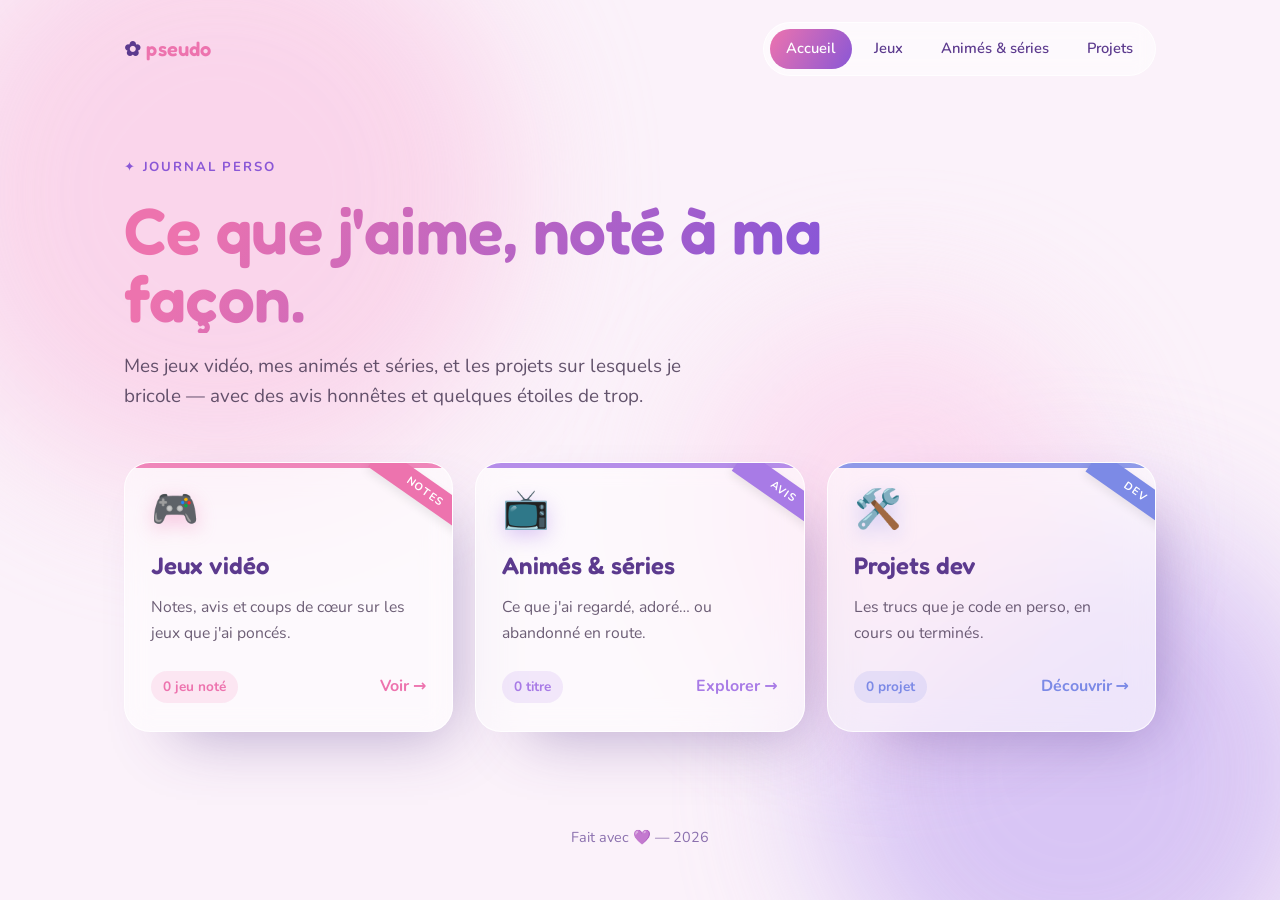
==== index.html @ f19e8799 "First try" ====
<!DOCTYPE html>
<html lang="fr">
<head>
    <meta charset="UTF-8" />
    <meta name="viewport" content="width=device-width, initial-scale=1.0" />
    <title>Mon catalogue · jeux, animés & projets</title>
    <meta name="description" content="Mes notes de jeux vidéo, mes animés & séries, et mes projets de dev perso." />

    <!-- Polices -->
    <link rel="preconnect" href="https://fonts.googleapis.com" />
    <link rel="preconnect" href="https://fonts.gstatic.com" crossorigin />
    <link href="https://fonts.googleapis.com/css2?family=Fredoka:wght@400;500;600;700&family=Nunito:wght@400;500;600;700&display=swap" rel="stylesheet" />

    <!-- Styles -->
    <link rel="stylesheet" href="css/style.css" />
</head>
<body>
<!-- Fond animé -->
<div class="aurora" aria-hidden="true">
    <div class="blob one"></div>
    <div class="blob two"></div>
    <div class="blob three"></div>
</div>

<div class="wrap">
    <!-- Navigation (modifie le pseudo ✿) -->
    <nav class="nav">
        <a class="brand" href="index.html">✿ <span>pseudo</span></a>
        <div class="tabs">
            <a href="index.html" aria-current="page">Accueil</a>
            <a href="jeux.html">Jeux</a>
            <a href="animes.html">Animés &amp; séries</a>
            <a href="projets.html">Projets</a>
        </div>
    </nav>

    <!-- Héros -->
    <header class="hero">
        <span class="eyebrow">✦ journal perso</span>
        <h1>Ce que j'aime, noté à ma façon.</h1>
        <p>Mes jeux vidéo, mes animés et séries, et les projets sur lesquels je bricole&nbsp;— avec des avis honnêtes et quelques étoiles de trop.</p>
    </header>

    <!-- Les 3 sections -->
    <main class="grid">
        <a class="card g1" href="jeux.html">
            <span class="sticker">Notes</span>
            <span class="glyph" aria-hidden="true">🎮</span>
            <h2>Jeux vidéo</h2>
            <p class="desc">Notes, avis et coups de cœur sur les jeux que j'ai poncés.</p>
            <div class="meta">
                <span class="count">0 jeu noté</span>
                <span class="go" aria-hidden="true">Voir →</span>
            </div>
        </a>

        <a class="card g2" href="animes.html">
            <span class="sticker">Avis</span>
            <span class="glyph" aria-hidden="true">📺</span>
            <h2>Animés &amp; séries</h2>
            <p class="desc">Ce que j'ai regardé, adoré&hellip; ou abandonné en route.</p>
            <div class="meta">
                <span class="count">0 titre</span>
                <span class="go" aria-hidden="true">Explorer →</span>
            </div>
        </a>

        <a class="card g3" href="projets.html">
            <span class="sticker">Dev</span>
            <span class="glyph" aria-hidden="true">🛠️</span>
            <h2>Projets dev</h2>
            <p class="desc">Les trucs que je code en perso, en cours ou terminés.</p>
            <div class="meta">
                <span class="count">0 projet</span>
                <span class="go" aria-hidden="true">Découvrir →</span>
            </div>
        </a>
    </main>

    <footer>
        Fait avec 💜 — <span id="year"></span>
    </footer>
</div>

<!-- Script -->
<script src="js/main.js"></script>
</body>
</html>
---- css/style.css ----
:root {
    /* Palette pastel rose & violet */
    --bg:          #FBF2FA;
    --tint-pink:   #F9C9E4;
    --tint-violet: #C9B2F2;
    --tint-blush:  #FBD3EC;
    --rose:        #ED73AE;
    --pink:        #F6A8D2;
    --lavender:    #C4A9F0;
    --violet:      #8A57D6;
    --grape:       #5C3A8E;
    --ink:         #43324F;
    --card:        rgba(255, 255, 255, 0.55);
    --card-border: rgba(255, 255, 255, 0.78);
    --shadow:      24px 28px 60px -28px rgba(92, 58, 142, 0.45);
}

* { box-sizing: border-box; margin: 0; padding: 0; }

html { scroll-behavior: smooth; }

body {
    font-family: "Nunito", system-ui, sans-serif;
    color: var(--ink);
    background: var(--bg);
    min-height: 100vh;
    line-height: 1.6;
    position: relative;
    overflow-x: hidden;
}

/* --- Signature : aurore pastel qui dérive doucement en fond --- */
.aurora {
    position: fixed;
    inset: 0;
    z-index: -1;
    overflow: hidden;
    pointer-events: none;
}
.blob {
    position: absolute;
    border-radius: 50%;
    filter: blur(70px);
    opacity: 0.7;
}
.blob.one {
    width: 46vw; height: 46vw;
    background: var(--tint-pink);
    top: -8vw; left: -6vw;
    animation: drift1 22s ease-in-out infinite alternate;
}
.blob.two {
    width: 40vw; height: 40vw;
    background: var(--tint-violet);
    bottom: -10vw; right: -4vw;
    animation: drift2 26s ease-in-out infinite alternate;
}
.blob.three {
    width: 30vw; height: 30vw;
    background: var(--tint-blush);
    top: 35%; left: 55%;
    animation: drift3 30s ease-in-out infinite alternate;
}
@keyframes drift1 { to { transform: translate(8vw, 6vw) scale(1.1); } }
@keyframes drift2 { to { transform: translate(-6vw, -5vw) scale(1.15); } }
@keyframes drift3 { to { transform: translate(-9vw, 4vw) scale(0.9); } }

/* --- Mise en page --- */
.wrap {
    max-width: 1080px;
    margin: 0 auto;
    padding: 0 24px;
}

/* --- Barre de navigation --- */
.nav {
    display: flex;
    align-items: center;
    justify-content: space-between;
    gap: 16px;
    padding: 22px 0;
    flex-wrap: wrap;
}
.brand {
    font-family: "Fredoka", sans-serif;
    font-weight: 600;
    font-size: 1.25rem;
    color: var(--grape);
    text-decoration: none;
    letter-spacing: 0.2px;
}
.brand span { color: var(--rose); }
.tabs {
    display: flex;
    gap: 6px;
    background: var(--card);
    border: 1px solid var(--card-border);
    backdrop-filter: blur(10px);
    padding: 6px;
    border-radius: 999px;
}
.tabs a {
    font-size: 0.92rem;
    font-weight: 600;
    color: var(--grape);
    text-decoration: none;
    padding: 8px 16px;
    border-radius: 999px;
    transition: background 0.2s ease, color 0.2s ease;
}
.tabs a:hover { background: rgba(237, 115, 174, 0.16); }
.tabs a[aria-current="page"] {
    background: linear-gradient(120deg, var(--rose), var(--violet));
    color: #fff;
}

/* --- Héros --- */
.hero {
    padding: 56px 0 40px;
    max-width: 720px;
    animation: rise 0.7s ease both;
}
.eyebrow {
    display: inline-flex;
    align-items: center;
    gap: 8px;
    font-weight: 700;
    font-size: 0.82rem;
    letter-spacing: 0.14em;
    text-transform: uppercase;
    color: var(--violet);
    margin-bottom: 18px;
}
.hero h1 {
    font-family: "Fredoka", sans-serif;
    font-weight: 600;
    font-size: clamp(2.4rem, 6vw, 4.1rem);
    line-height: 1.05;
    letter-spacing: -0.5px;
    background: linear-gradient(120deg, var(--rose) 10%, var(--violet) 90%);
    -webkit-background-clip: text;
    background-clip: text;
    color: transparent;
    margin-bottom: 18px;
}
.hero p {
    font-size: clamp(1.02rem, 2vw, 1.18rem);
    color: var(--ink);
    opacity: 0.82;
    max-width: 560px;
}

/* --- Grille des cartes --- */
.grid {
    display: grid;
    grid-template-columns: repeat(3, 1fr);
    gap: 22px;
    padding: 10px 0 70px;
}
.card {
    --accent: var(--rose);
    position: relative;
    display: flex;
    flex-direction: column;
    min-height: 270px;
    padding: 28px 26px;
    background: var(--card);
    border: 1px solid var(--card-border);
    backdrop-filter: blur(14px);
    border-radius: 26px;
    box-shadow: var(--shadow);
    text-decoration: none;
    color: var(--ink);
    overflow: hidden;
    transition: transform 0.28s cubic-bezier(.2,.7,.3,1), box-shadow 0.28s ease;
    animation: rise 0.7s ease both;
}
.card.g1 { --accent: #ED73AE; animation-delay: 0.05s; }
.card.g2 { --accent: #A87BE6; animation-delay: 0.13s; }
.card.g3 { --accent: #7C8AE6; animation-delay: 0.21s; }

.card::before {
    content: "";
    position: absolute;
    inset: 0 0 auto 0;
    height: 5px;
    background: var(--accent);
    opacity: 0.85;
}
.card:hover, .card:focus-visible {
    transform: translateY(-10px);
    box-shadow: 28px 36px 70px -26px color-mix(in srgb, var(--accent) 55%, transparent);
    outline: none;
}
.glyph {
    font-size: 2.4rem;
    line-height: 1;
    margin-bottom: 18px;
    filter: drop-shadow(0 6px 10px color-mix(in srgb, var(--accent) 40%, transparent));
}
.card h2 {
    font-family: "Fredoka", sans-serif;
    font-weight: 600;
    font-size: 1.5rem;
    color: var(--grape);
    margin-bottom: 10px;
}
.card .desc {
    font-size: 0.98rem;
    opacity: 0.78;
    flex: 1;
}
.meta {
    margin-top: 18px;
    display: flex;
    align-items: center;
    justify-content: space-between;
}
.count {
    font-weight: 700;
    font-size: 0.85rem;
    color: var(--accent);
    background: color-mix(in srgb, var(--accent) 14%, transparent);
    padding: 5px 12px;
    border-radius: 999px;
}
.go {
    font-weight: 700;
    color: var(--accent);
    transition: transform 0.25s ease;
}
.card:hover .go, .card:focus-visible .go { transform: translateX(5px); }

/* sticker en coin */
.sticker {
    position: absolute;
    top: 16px; right: -34px;
    transform: rotate(35deg);
    background: var(--accent);
    color: #fff;
    font-size: 0.68rem;
    font-weight: 700;
    letter-spacing: 0.08em;
    text-transform: uppercase;
    padding: 4px 40px;
    box-shadow: 0 4px 10px rgba(0,0,0,0.08);
}

/* --- Pied de page --- */
footer {
    text-align: center;
    padding: 24px 0 40px;
    color: var(--grape);
    opacity: 0.7;
    font-size: 0.9rem;
}

@keyframes rise {
    from { opacity: 0; transform: translateY(22px); }
    to   { opacity: 1; transform: translateY(0); }
}

/* --- Responsive --- */
@media (max-width: 820px) {
    .grid { grid-template-columns: 1fr; }
    .hero { padding: 40px 0 28px; }
}

/* --- Accessibilité : mouvement réduit --- */
@media (prefers-reduced-motion: reduce) {
    * { animation: none !important; transition: none !important; scroll-behavior: auto; }
    .blob { animation: none !important; }
}

:focus-visible { outline: 3px solid var(--violet); outline-offset: 3px; border-radius: 8px; }
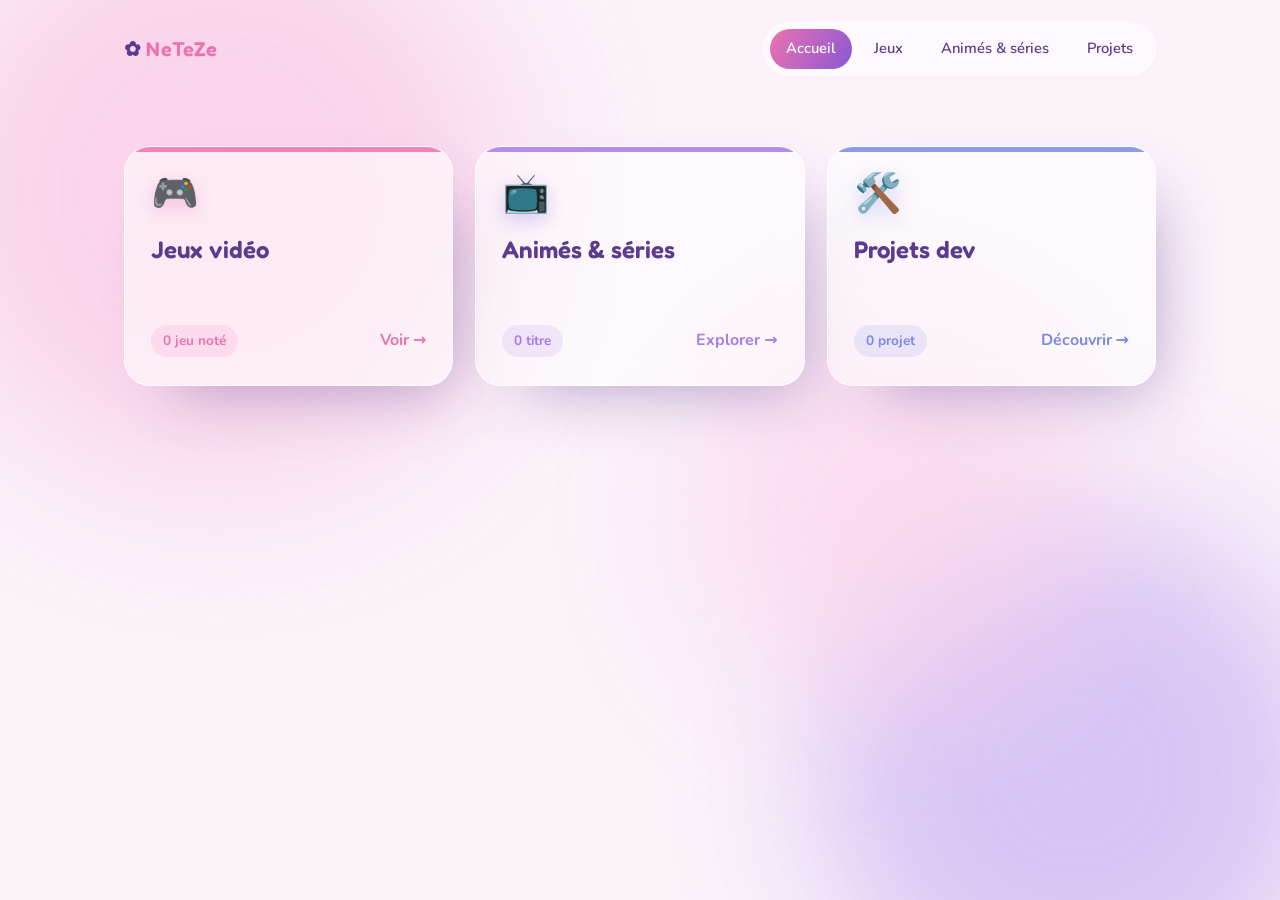
==== commit fd27f5bd: "Changes about index.html" ====
--- a/index.html
+++ b/index.html
@@ -3,7 +3,7 @@
 <head>
     <meta charset="UTF-8" />
     <meta name="viewport" content="width=device-width, initial-scale=1.0" />
-    <title>Mon catalogue · jeux, animés & projets</title>
+    <title>NeTeZe · jeux, animés & projets</title>
     <meta name="description" content="Mes notes de jeux vidéo, mes animés & séries, et mes projets de dev perso." />
 
     <!-- Polices -->
@@ -23,9 +23,9 @@
 </div>
 
 <div class="wrap">
-    <!-- Navigation (modifie le pseudo ✿) -->
+    <!-- Navigation -->
     <nav class="nav">
-        <a class="brand" href="index.html">✿ <span>pseudo</span></a>
+        <a class="brand" href="index.html">✿ <span>NeTeZe</span></a>
         <div class="tabs">
             <a href="index.html" aria-current="page">Accueil</a>
             <a href="jeux.html">Jeux</a>
@@ -34,20 +34,14 @@
         </div>
     </nav>
 
-    <!-- Héros -->
-    <header class="hero">
-        <span class="eyebrow">✦ journal perso</span>
-        <h1>Ce que j'aime, noté à ma façon.</h1>
-        <p>Mes jeux vidéo, mes animés et séries, et les projets sur lesquels je bricole&nbsp;— avec des avis honnêtes et quelques étoiles de trop.</p>
-    </header>
+    <!-- Titre invisible (accessibilité / SEO) -->
+    <h1 class="sr-only">NeTeZe — mon catalogue</h1>
 
     <!-- Les 3 sections -->
     <main class="grid">
         <a class="card g1" href="jeux.html">
-            <span class="sticker">Notes</span>
             <span class="glyph" aria-hidden="true">🎮</span>
             <h2>Jeux vidéo</h2>
-            <p class="desc">Notes, avis et coups de cœur sur les jeux que j'ai poncés.</p>
             <div class="meta">
                 <span class="count">0 jeu noté</span>
                 <span class="go" aria-hidden="true">Voir →</span>
@@ -55,10 +49,8 @@
         </a>
 
         <a class="card g2" href="animes.html">
-            <span class="sticker">Avis</span>
             <span class="glyph" aria-hidden="true">📺</span>
             <h2>Animés &amp; séries</h2>
-            <p class="desc">Ce que j'ai regardé, adoré&hellip; ou abandonné en route.</p>
             <div class="meta">
                 <span class="count">0 titre</span>
                 <span class="go" aria-hidden="true">Explorer →</span>
@@ -66,20 +58,14 @@
         </a>
 
         <a class="card g3" href="projets.html">
-            <span class="sticker">Dev</span>
             <span class="glyph" aria-hidden="true">🛠️</span>
             <h2>Projets dev</h2>
-            <p class="desc">Les trucs que je code en perso, en cours ou terminés.</p>
             <div class="meta">
                 <span class="count">0 projet</span>
                 <span class="go" aria-hidden="true">Découvrir →</span>
             </div>
         </a>
     </main>
-
-    <footer>
-        Fait avec 💜 — <span id="year"></span>
-    </footer>
 </div>
 
 <!-- Script -->
--- a/css/style.css
+++ b/css/style.css
@@ -29,6 +29,17 @@
     overflow-x: hidden;
 }
 
+/* Masqué visuellement mais lisible par les lecteurs d'écran */
+.sr-only {
+    position: absolute;
+    width: 1px; height: 1px;
+    padding: 0; margin: -1px;
+    overflow: hidden;
+    clip: rect(0, 0, 0, 0);
+    white-space: nowrap;
+    border: 0;
+}
+
 /* --- Signature : aurore pastel qui dérive doucement en fond --- */
 .aurora {
     position: fixed;
@@ -114,55 +125,19 @@
     color: #fff;
 }
 
-/* --- Héros --- */
-.hero {
-    padding: 56px 0 40px;
-    max-width: 720px;
-    animation: rise 0.7s ease both;
-}
-.eyebrow {
-    display: inline-flex;
-    align-items: center;
-    gap: 8px;
-    font-weight: 700;
-    font-size: 0.82rem;
-    letter-spacing: 0.14em;
-    text-transform: uppercase;
-    color: var(--violet);
-    margin-bottom: 18px;
-}
-.hero h1 {
-    font-family: "Fredoka", sans-serif;
-    font-weight: 600;
-    font-size: clamp(2.4rem, 6vw, 4.1rem);
-    line-height: 1.05;
-    letter-spacing: -0.5px;
-    background: linear-gradient(120deg, var(--rose) 10%, var(--violet) 90%);
-    -webkit-background-clip: text;
-    background-clip: text;
-    color: transparent;
-    margin-bottom: 18px;
-}
-.hero p {
-    font-size: clamp(1.02rem, 2vw, 1.18rem);
-    color: var(--ink);
-    opacity: 0.82;
-    max-width: 560px;
-}
-
 /* --- Grille des cartes --- */
 .grid {
     display: grid;
     grid-template-columns: repeat(3, 1fr);
     gap: 22px;
-    padding: 10px 0 70px;
+    padding: 48px 0 70px;
 }
 .card {
     --accent: var(--rose);
     position: relative;
     display: flex;
     flex-direction: column;
-    min-height: 270px;
+    min-height: 240px;
     padding: 28px 26px;
     background: var(--card);
     border: 1px solid var(--card-border);
@@ -205,13 +180,8 @@
     color: var(--grape);
     margin-bottom: 10px;
 }
-.card .desc {
-    font-size: 0.98rem;
-    opacity: 0.78;
-    flex: 1;
-}
 .meta {
-    margin-top: 18px;
+    margin-top: auto;
     display: flex;
     align-items: center;
     justify-content: space-between;
@@ -231,30 +201,6 @@
 }
 .card:hover .go, .card:focus-visible .go { transform: translateX(5px); }
 
-/* sticker en coin */
-.sticker {
-    position: absolute;
-    top: 16px; right: -34px;
-    transform: rotate(35deg);
-    background: var(--accent);
-    color: #fff;
-    font-size: 0.68rem;
-    font-weight: 700;
-    letter-spacing: 0.08em;
-    text-transform: uppercase;
-    padding: 4px 40px;
-    box-shadow: 0 4px 10px rgba(0,0,0,0.08);
-}
-
-/* --- Pied de page --- */
-footer {
-    text-align: center;
-    padding: 24px 0 40px;
-    color: var(--grape);
-    opacity: 0.7;
-    font-size: 0.9rem;
-}
-
 @keyframes rise {
     from { opacity: 0; transform: translateY(22px); }
     to   { opacity: 1; transform: translateY(0); }
@@ -262,8 +208,7 @@
 
 /* --- Responsive --- */
 @media (max-width: 820px) {
-    .grid { grid-template-columns: 1fr; }
-    .hero { padding: 40px 0 28px; }
+    .grid { grid-template-columns: 1fr; padding: 32px 0 60px; }
 }
 
 /* --- Accessibilité : mouvement réduit --- */
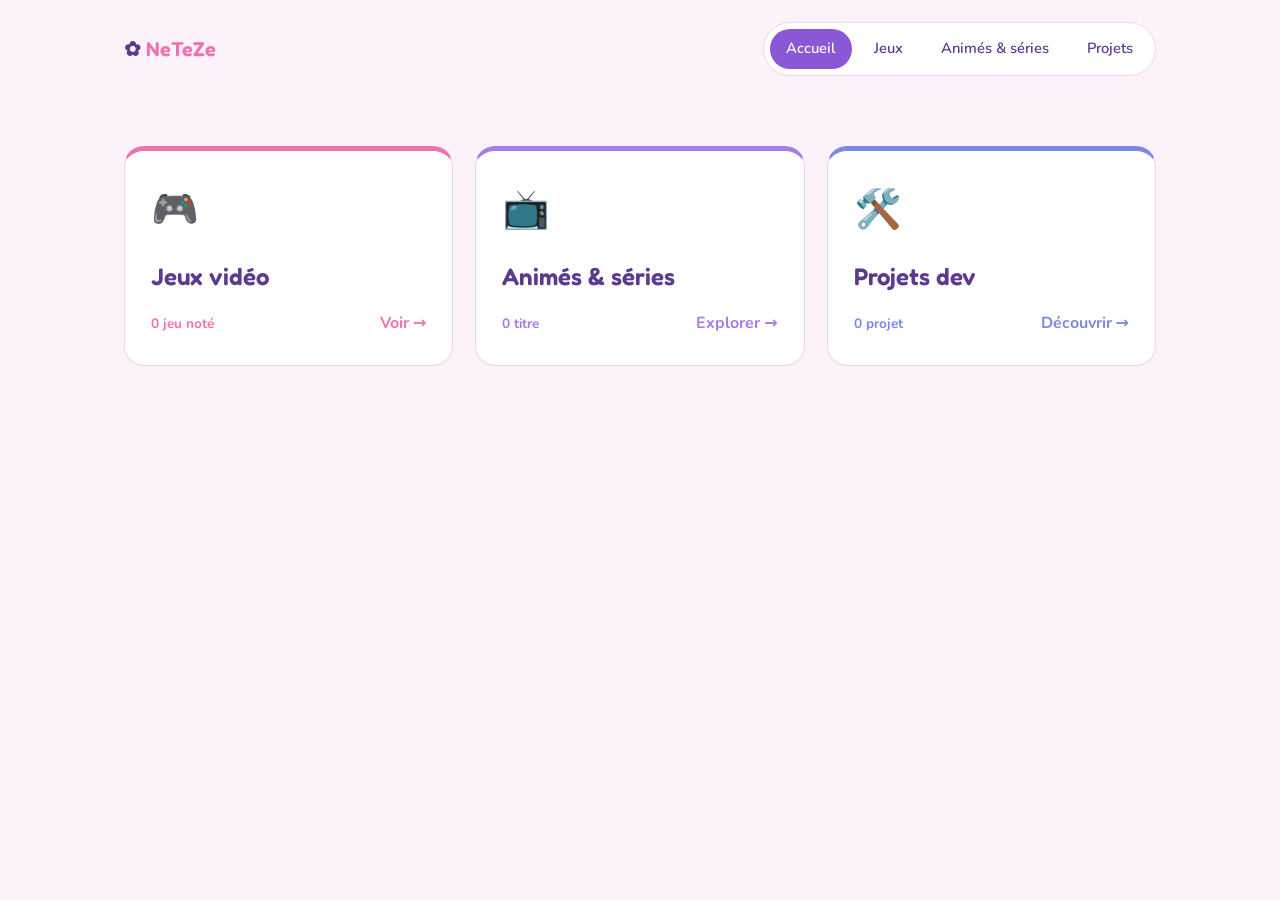
==== commit e419b0ec: "Changes about the style and some features" ====
--- a/index.html
+++ b/index.html
@@ -4,7 +4,6 @@
     <meta charset="UTF-8" />
     <meta name="viewport" content="width=device-width, initial-scale=1.0" />
     <title>NeTeZe · jeux, animés & projets</title>
-    <meta name="description" content="Mes notes de jeux vidéo, mes animés & séries, et mes projets de dev perso." />
 
     <!-- Polices -->
     <link rel="preconnect" href="https://fonts.googleapis.com" />
@@ -15,13 +14,6 @@
     <link rel="stylesheet" href="css/style.css" />
 </head>
 <body>
-<!-- Fond animé -->
-<div class="aurora" aria-hidden="true">
-    <div class="blob one"></div>
-    <div class="blob two"></div>
-    <div class="blob three"></div>
-</div>
-
 <div class="wrap">
     <!-- Navigation -->
     <nav class="nav">
@@ -33,9 +25,6 @@
             <a href="projets.html">Projets</a>
         </div>
     </nav>
-
-    <!-- Titre invisible (accessibilité / SEO) -->
-    <h1 class="sr-only">NeTeZe — mon catalogue</h1>
 
     <!-- Les 3 sections -->
     <main class="grid">
@@ -68,7 +57,6 @@
     </main>
 </div>
 
-<!-- Script -->
 <script src="js/main.js"></script>
 </body>
 </html>
--- a/css/style.css
+++ b/css/style.css
@@ -1,23 +1,14 @@
 :root {
-    /* Palette pastel rose & violet */
-    --bg:          #FBF2FA;
-    --tint-pink:   #F9C9E4;
-    --tint-violet: #C9B2F2;
-    --tint-blush:  #FBD3EC;
-    --rose:        #ED73AE;
-    --pink:        #F6A8D2;
-    --lavender:    #C4A9F0;
-    --violet:      #8A57D6;
-    --grape:       #5C3A8E;
-    --ink:         #43324F;
-    --card:        rgba(255, 255, 255, 0.55);
-    --card-border: rgba(255, 255, 255, 0.78);
-    --shadow:      24px 28px 60px -28px rgba(92, 58, 142, 0.45);
+    --bg:      #FBF2FA;
+    --rose:    #ED73AE;
+    --violet:  #8A57D6;
+    --grape:   #5C3A8E;
+    --ink:     #43324F;
+    --card:    #FFFFFF;
+    --border:  #EAD8EE;
 }
 
 * { box-sizing: border-box; margin: 0; padding: 0; }
-
-html { scroll-behavior: smooth; }
 
 body {
     font-family: "Nunito", system-ui, sans-serif;
@@ -25,65 +16,16 @@
     background: var(--bg);
     min-height: 100vh;
     line-height: 1.6;
-    position: relative;
-    overflow-x: hidden;
 }
 
-/* Masqué visuellement mais lisible par les lecteurs d'écran */
-.sr-only {
-    position: absolute;
-    width: 1px; height: 1px;
-    padding: 0; margin: -1px;
-    overflow: hidden;
-    clip: rect(0, 0, 0, 0);
-    white-space: nowrap;
-    border: 0;
-}
-
-/* --- Signature : aurore pastel qui dérive doucement en fond --- */
-.aurora {
-    position: fixed;
-    inset: 0;
-    z-index: -1;
-    overflow: hidden;
-    pointer-events: none;
-}
-.blob {
-    position: absolute;
-    border-radius: 50%;
-    filter: blur(70px);
-    opacity: 0.7;
-}
-.blob.one {
-    width: 46vw; height: 46vw;
-    background: var(--tint-pink);
-    top: -8vw; left: -6vw;
-    animation: drift1 22s ease-in-out infinite alternate;
-}
-.blob.two {
-    width: 40vw; height: 40vw;
-    background: var(--tint-violet);
-    bottom: -10vw; right: -4vw;
-    animation: drift2 26s ease-in-out infinite alternate;
-}
-.blob.three {
-    width: 30vw; height: 30vw;
-    background: var(--tint-blush);
-    top: 35%; left: 55%;
-    animation: drift3 30s ease-in-out infinite alternate;
-}
-@keyframes drift1 { to { transform: translate(8vw, 6vw) scale(1.1); } }
-@keyframes drift2 { to { transform: translate(-6vw, -5vw) scale(1.15); } }
-@keyframes drift3 { to { transform: translate(-9vw, 4vw) scale(0.9); } }
-
-/* --- Mise en page --- */
+/* Largeur centrée */
 .wrap {
     max-width: 1080px;
     margin: 0 auto;
     padding: 0 24px;
 }
 
-/* --- Barre de navigation --- */
+/* Barre de navigation */
 .nav {
     display: flex;
     align-items: center;
@@ -98,15 +40,14 @@
     font-size: 1.25rem;
     color: var(--grape);
     text-decoration: none;
-    letter-spacing: 0.2px;
 }
 .brand span { color: var(--rose); }
+
 .tabs {
     display: flex;
     gap: 6px;
     background: var(--card);
-    border: 1px solid var(--card-border);
-    backdrop-filter: blur(10px);
+    border: 1px solid var(--border);
     padding: 6px;
     border-radius: 999px;
 }
@@ -117,15 +58,14 @@
     text-decoration: none;
     padding: 8px 16px;
     border-radius: 999px;
-    transition: background 0.2s ease, color 0.2s ease;
 }
-.tabs a:hover { background: rgba(237, 115, 174, 0.16); }
+.tabs a:hover { background: #F7E7F2; }
 .tabs a[aria-current="page"] {
-    background: linear-gradient(120deg, var(--rose), var(--violet));
+    background: var(--violet);
     color: #fff;
 }
 
-/* --- Grille des cartes --- */
+/* Grille des cartes */
 .grid {
     display: grid;
     grid-template-columns: repeat(3, 1fr);
@@ -134,52 +74,34 @@
 }
 .card {
     --accent: var(--rose);
-    position: relative;
     display: flex;
     flex-direction: column;
-    min-height: 240px;
+    min-height: 220px;
     padding: 28px 26px;
     background: var(--card);
-    border: 1px solid var(--card-border);
-    backdrop-filter: blur(14px);
-    border-radius: 26px;
-    box-shadow: var(--shadow);
+    border: 1px solid var(--border);
+    border-top: 5px solid var(--accent);
+    border-radius: 20px;
     text-decoration: none;
     color: var(--ink);
-    overflow: hidden;
-    transition: transform 0.28s cubic-bezier(.2,.7,.3,1), box-shadow 0.28s ease;
-    animation: rise 0.7s ease both;
 }
-.card.g1 { --accent: #ED73AE; animation-delay: 0.05s; }
-.card.g2 { --accent: #A87BE6; animation-delay: 0.13s; }
-.card.g3 { --accent: #7C8AE6; animation-delay: 0.21s; }
+.card.g1 { --accent: #ED73AE; }
+.card.g2 { --accent: #A87BE6; }
+.card.g3 { --accent: #7C8AE6; }
 
-.card::before {
-    content: "";
-    position: absolute;
-    inset: 0 0 auto 0;
-    height: 5px;
-    background: var(--accent);
-    opacity: 0.85;
-}
-.card:hover, .card:focus-visible {
-    transform: translateY(-10px);
-    box-shadow: 28px 36px 70px -26px color-mix(in srgb, var(--accent) 55%, transparent);
-    outline: none;
-}
+.card:hover { border-color: var(--accent); }
+
 .glyph {
     font-size: 2.4rem;
-    line-height: 1;
     margin-bottom: 18px;
-    filter: drop-shadow(0 6px 10px color-mix(in srgb, var(--accent) 40%, transparent));
 }
 .card h2 {
     font-family: "Fredoka", sans-serif;
     font-weight: 600;
     font-size: 1.5rem;
     color: var(--grape);
-    margin-bottom: 10px;
 }
+
 .meta {
     margin-top: auto;
     display: flex;
@@ -190,31 +112,13 @@
     font-weight: 700;
     font-size: 0.85rem;
     color: var(--accent);
-    background: color-mix(in srgb, var(--accent) 14%, transparent);
-    padding: 5px 12px;
-    border-radius: 999px;
 }
 .go {
     font-weight: 700;
     color: var(--accent);
-    transition: transform 0.25s ease;
-}
-.card:hover .go, .card:focus-visible .go { transform: translateX(5px); }
-
-@keyframes rise {
-    from { opacity: 0; transform: translateY(22px); }
-    to   { opacity: 1; transform: translateY(0); }
 }
 
-/* --- Responsive --- */
+/* Responsive : 1 colonne sur mobile */
 @media (max-width: 820px) {
     .grid { grid-template-columns: 1fr; padding: 32px 0 60px; }
-}
-
-/* --- Accessibilité : mouvement réduit --- */
-@media (prefers-reduced-motion: reduce) {
-    * { animation: none !important; transition: none !important; scroll-behavior: auto; }
-    .blob { animation: none !important; }
-}
-
-:focus-visible { outline: 3px solid var(--violet); outline-offset: 3px; border-radius: 8px; }+}
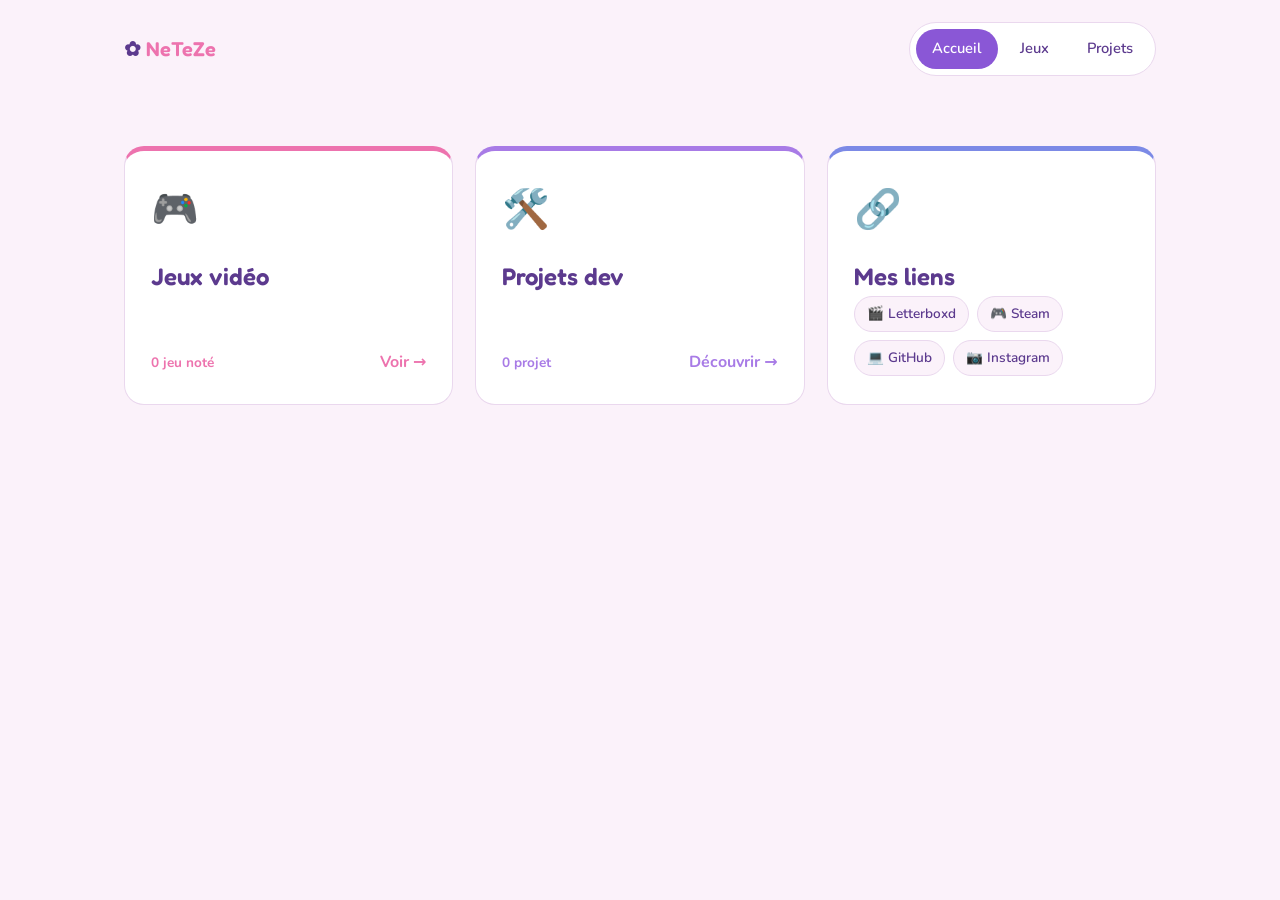
==== commit 8d111eab: "remove animés widget and add link widget" ====
--- a/index.html
+++ b/index.html
@@ -3,7 +3,7 @@
 <head>
     <meta charset="UTF-8" />
     <meta name="viewport" content="width=device-width, initial-scale=1.0" />
-    <title>NeTeZe · jeux, animés & projets</title>
+    <title>NeTeZe · jeux & projets</title>
 
     <!-- Polices -->
     <link rel="preconnect" href="https://fonts.googleapis.com" />
@@ -21,12 +21,11 @@
         <div class="tabs">
             <a href="index.html" aria-current="page">Accueil</a>
             <a href="jeux.html">Jeux</a>
-            <a href="animes.html">Animés &amp; séries</a>
             <a href="projets.html">Projets</a>
         </div>
     </nav>
 
-    <!-- Les 3 sections -->
+    <!-- Les sections -->
     <main class="grid">
         <a class="card g1" href="jeux.html">
             <span class="glyph" aria-hidden="true">🎮</span>
@@ -37,16 +36,7 @@
             </div>
         </a>
 
-        <a class="card g2" href="animes.html">
-            <span class="glyph" aria-hidden="true">📺</span>
-            <h2>Animés &amp; séries</h2>
-            <div class="meta">
-                <span class="count">0 titre</span>
-                <span class="go" aria-hidden="true">Explorer →</span>
-            </div>
-        </a>
-
-        <a class="card g3" href="projets.html">
+        <a class="card g2" href="projets.html">
             <span class="glyph" aria-hidden="true">🛠️</span>
             <h2>Projets dev</h2>
             <div class="meta">
@@ -54,6 +44,18 @@
                 <span class="go" aria-hidden="true">Découvrir →</span>
             </div>
         </a>
+
+        <!-- Bloc liens externes : remplace les # par tes vraies URL -->
+        <div class="card links g3">
+            <span class="glyph" aria-hidden="true">🔗</span>
+            <h2>Mes liens</h2>
+            <div class="chips">
+                <a class="chip" href="#" target="_blank" rel="noopener">🎬 Letterboxd</a>
+                <a class="chip" href="#" target="_blank" rel="noopener">🎮 Steam</a>
+                <a class="chip" href="#" target="_blank" rel="noopener">💻 GitHub</a>
+                <a class="chip" href="#" target="_blank" rel="noopener">📷 Instagram</a>
+            </div>
+        </div>
     </main>
 </div>
 
--- a/css/style.css
+++ b/css/style.css
@@ -102,6 +102,7 @@
     color: var(--grape);
 }
 
+/* Ligne du bas des cartes-liens internes */
 .meta {
     margin-top: auto;
     display: flex;
@@ -118,6 +119,31 @@
     color: var(--accent);
 }
 
+/* Bloc liens externes */
+.chips {
+    margin-top: auto;
+    display: flex;
+    flex-wrap: wrap;
+    gap: 8px;
+}
+.chip {
+    display: inline-flex;
+    align-items: center;
+    gap: 6px;
+    font-size: 0.85rem;
+    font-weight: 600;
+    color: var(--grape);
+    text-decoration: none;
+    background: var(--bg);
+    border: 1px solid var(--border);
+    padding: 6px 12px;
+    border-radius: 999px;
+}
+.chip:hover {
+    border-color: var(--accent);
+    color: var(--accent);
+}
+
 /* Responsive : 1 colonne sur mobile */
 @media (max-width: 820px) {
     .grid { grid-template-columns: 1fr; padding: 32px 0 60px; }
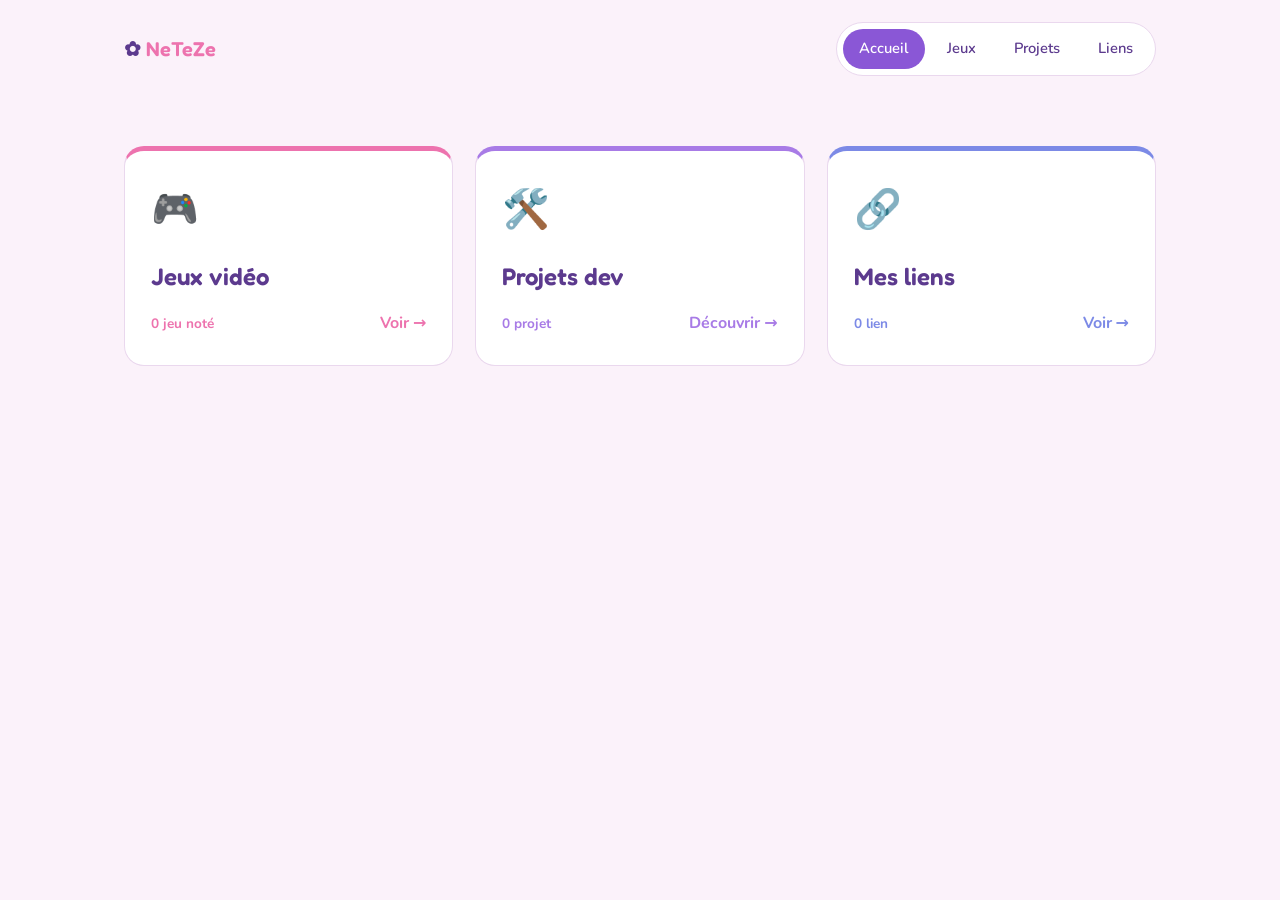
==== commit c45d69b6: "add pages for jeux,liens and projets" ====
--- a/index.html
+++ b/index.html
@@ -10,24 +10,25 @@
     <link rel="preconnect" href="https://fonts.gstatic.com" crossorigin />
     <link href="https://fonts.googleapis.com/css2?family=Fredoka:wght@400;500;600;700&family=Nunito:wght@400;500;600;700&display=swap" rel="stylesheet" />
 
-    <!-- Styles -->
+    <!-- Styles (index est au root → pas de ../) -->
     <link rel="stylesheet" href="css/style.css" />
 </head>
 <body>
 <div class="wrap">
-    <!-- Navigation -->
+    <!-- Navigation : les pages sont dans pages/ -->
     <nav class="nav">
         <a class="brand" href="index.html">✿ <span>NeTeZe</span></a>
         <div class="tabs">
             <a href="index.html" aria-current="page">Accueil</a>
-            <a href="jeux.html">Jeux</a>
-            <a href="projets.html">Projets</a>
+            <a href="pages/jeux.html">Jeux</a>
+            <a href="pages/projets.html">Projets</a>
+            <a href="pages/liens.html">Liens</a>
         </div>
     </nav>
 
     <!-- Les sections -->
     <main class="grid">
-        <a class="card g1" href="jeux.html">
+        <a class="card g1" href="pages/jeux.html">
             <span class="glyph" aria-hidden="true">🎮</span>
             <h2>Jeux vidéo</h2>
             <div class="meta">
@@ -36,7 +37,7 @@
             </div>
         </a>
 
-        <a class="card g2" href="projets.html">
+        <a class="card g2" href="pages/projets.html">
             <span class="glyph" aria-hidden="true">🛠️</span>
             <h2>Projets dev</h2>
             <div class="meta">
@@ -45,17 +46,14 @@
             </div>
         </a>
 
-        <!-- Bloc liens externes : remplace les # par tes vraies URL -->
-        <div class="card links g3">
+        <a class="card g3" href="pages/liens.html">
             <span class="glyph" aria-hidden="true">🔗</span>
             <h2>Mes liens</h2>
-            <div class="chips">
-                <a class="chip" href="#" target="_blank" rel="noopener">🎬 Letterboxd</a>
-                <a class="chip" href="#" target="_blank" rel="noopener">🎮 Steam</a>
-                <a class="chip" href="#" target="_blank" rel="noopener">💻 GitHub</a>
-                <a class="chip" href="#" target="_blank" rel="noopener">📷 Instagram</a>
+            <div class="meta">
+                <span class="count">0 lien</span>
+                <span class="go" aria-hidden="true">Voir →</span>
             </div>
-        </div>
+        </a>
     </main>
 </div>
 
--- a/css/style.css
+++ b/css/style.css
@@ -102,7 +102,6 @@
     color: var(--grape);
 }
 
-/* Ligne du bas des cartes-liens internes */
 .meta {
     margin-top: auto;
     display: flex;
@@ -119,31 +118,6 @@
     color: var(--accent);
 }
 
-/* Bloc liens externes */
-.chips {
-    margin-top: auto;
-    display: flex;
-    flex-wrap: wrap;
-    gap: 8px;
-}
-.chip {
-    display: inline-flex;
-    align-items: center;
-    gap: 6px;
-    font-size: 0.85rem;
-    font-weight: 600;
-    color: var(--grape);
-    text-decoration: none;
-    background: var(--bg);
-    border: 1px solid var(--border);
-    padding: 6px 12px;
-    border-radius: 999px;
-}
-.chip:hover {
-    border-color: var(--accent);
-    color: var(--accent);
-}
-
 /* Responsive : 1 colonne sur mobile */
 @media (max-width: 820px) {
     .grid { grid-template-columns: 1fr; padding: 32px 0 60px; }
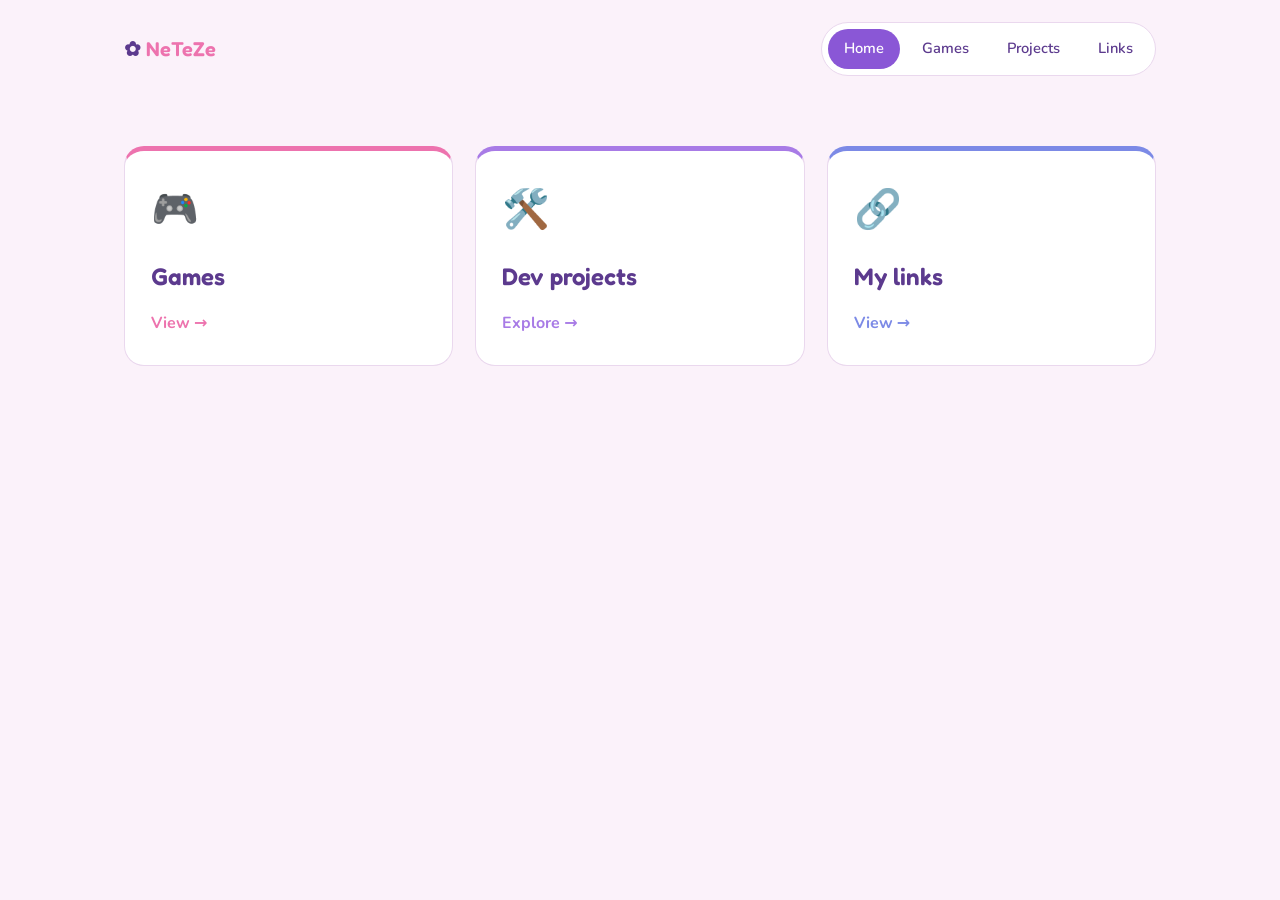
==== commit d8747aae: "add real links" ====
--- a/index.html
+++ b/index.html
@@ -1,57 +1,54 @@
 <!DOCTYPE html>
-<html lang="fr">
+<html lang="en">
 <head>
     <meta charset="UTF-8" />
     <meta name="viewport" content="width=device-width, initial-scale=1.0" />
-    <title>NeTeZe · jeux & projets</title>
+    <title>NeTeZe</title>
 
-    <!-- Polices -->
+    <!-- Fonts -->
     <link rel="preconnect" href="https://fonts.googleapis.com" />
     <link rel="preconnect" href="https://fonts.gstatic.com" crossorigin />
     <link href="https://fonts.googleapis.com/css2?family=Fredoka:wght@400;500;600;700&family=Nunito:wght@400;500;600;700&display=swap" rel="stylesheet" />
 
-    <!-- Styles (index est au root → pas de ../) -->
+    <!-- Styles (index is at root → no ../) -->
     <link rel="stylesheet" href="css/style.css" />
 </head>
 <body>
 <div class="wrap">
-    <!-- Navigation : les pages sont dans pages/ -->
+    <!-- Navigation: pages live in pages/ -->
     <nav class="nav">
         <a class="brand" href="index.html">✿ <span>NeTeZe</span></a>
         <div class="tabs">
-            <a href="index.html" aria-current="page">Accueil</a>
-            <a href="pages/jeux.html">Jeux</a>
-            <a href="pages/projets.html">Projets</a>
-            <a href="pages/liens.html">Liens</a>
+            <a href="index.html" aria-current="page">Home</a>
+            <a href="pages/games.html">Games</a>
+            <a href="pages/projects.html">Projects</a>
+            <a href="pages/links.html">Links</a>
         </div>
     </nav>
 
-    <!-- Les sections -->
+    <!-- Sections -->
     <main class="grid">
-        <a class="card g1" href="pages/jeux.html">
+        <a class="card g1" href="pages/games.html">
             <span class="glyph" aria-hidden="true">🎮</span>
-            <h2>Jeux vidéo</h2>
+            <h2>Games</h2>
             <div class="meta">
-                <span class="count">0 jeu noté</span>
-                <span class="go" aria-hidden="true">Voir →</span>
+                <span class="go" aria-hidden="true">View →</span>
             </div>
         </a>
 
-        <a class="card g2" href="pages/projets.html">
+        <a class="card g2" href="pages/projects.html">
             <span class="glyph" aria-hidden="true">🛠️</span>
-            <h2>Projets dev</h2>
+            <h2>Dev projects</h2>
             <div class="meta">
-                <span class="count">0 projet</span>
-                <span class="go" aria-hidden="true">Découvrir →</span>
+                <span class="go" aria-hidden="true">Explore →</span>
             </div>
         </a>
 
-        <a class="card g3" href="pages/liens.html">
+        <a class="card g3" href="pages/links.html">
             <span class="glyph" aria-hidden="true">🔗</span>
-            <h2>Mes liens</h2>
+            <h2>My links</h2>
             <div class="meta">
-                <span class="count">0 lien</span>
-                <span class="go" aria-hidden="true">Voir →</span>
+                <span class="go" aria-hidden="true">View →</span>
             </div>
         </a>
     </main>
--- a/css/style.css
+++ b/css/style.css
@@ -17,6 +17,9 @@
     min-height: 100vh;
     line-height: 1.6;
 }
+
+/* Les liens déjà cliqués gardent leur couleur d'origine */
+a:visited { color: inherit; }
 
 /* Largeur centrée */
 .wrap {
@@ -65,7 +68,7 @@
     color: #fff;
 }
 
-/* Grille des cartes */
+/* Grille des cartes (page d'accueil) */
 .grid {
     display: grid;
     grid-template-columns: repeat(3, 1fr);
@@ -118,6 +121,46 @@
     color: var(--accent);
 }
 
+/* Liste des réseaux (page Liens) */
+.social {
+    display: flex;
+    flex-direction: column;
+    gap: 12px;
+    max-width: 420px;
+    margin-top: 32px;
+}
+.social-link {
+    display: flex;
+    align-items: center;
+    gap: 14px;
+    padding: 14px 20px;
+    background: var(--card);
+    border: 1px solid var(--border);
+    border-radius: 14px;
+    color: var(--grape);
+    text-decoration: none;
+    font-weight: 600;
+    font-size: 1.05rem;
+}
+.social-link i {
+    font-size: 1.5rem;
+    width: 28px;
+    text-align: center;
+}
+.social-link:hover {
+    border-color: var(--violet);
+    background: #FBF2FA;
+}
+
+/* Couleur de marque de chaque réseau (icône) */
+.fa-letterboxd { color: #00D735; }
+.fa-discord    { color: #5865F2; }
+.fa-github     { color: #181717; }
+.fa-steam      { color: #1B2838; }
+.fa-twitch     { color: #9146FF; }
+.fa-youtube    { color: #FF0000; }
+.fa-x-twitter  { color: #000000; }
+
 /* Responsive : 1 colonne sur mobile */
 @media (max-width: 820px) {
     .grid { grid-template-columns: 1fr; padding: 32px 0 60px; }
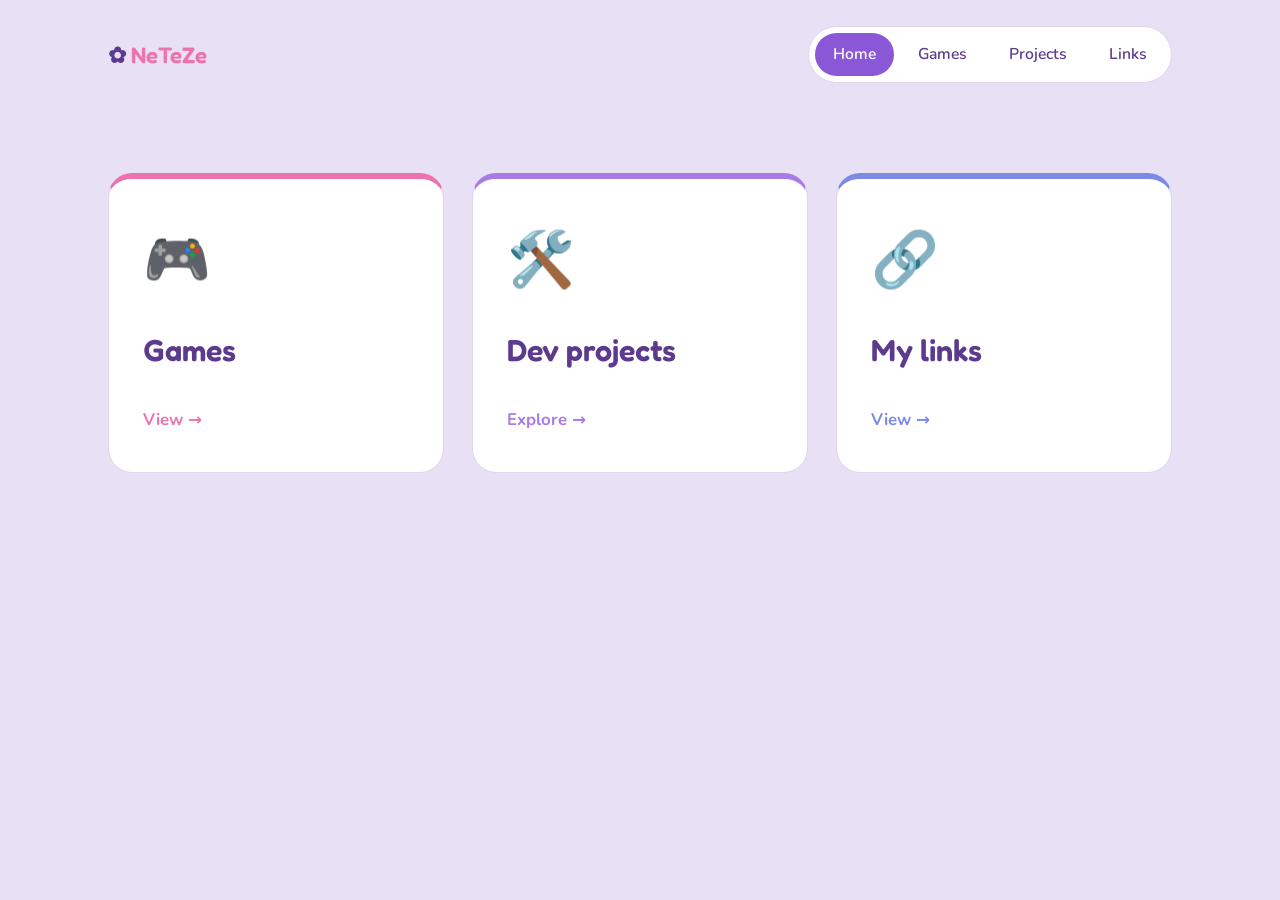
==== commit 8fd81d0d: "remove .html in url" ====
--- a/index.html
+++ b/index.html
@@ -5,30 +5,26 @@
     <meta name="viewport" content="width=device-width, initial-scale=1.0" />
     <title>NeTeZe</title>
 
-    <!-- Fonts -->
     <link rel="preconnect" href="https://fonts.googleapis.com" />
     <link rel="preconnect" href="https://fonts.gstatic.com" crossorigin />
     <link href="https://fonts.googleapis.com/css2?family=Fredoka:wght@400;500;600;700&family=Nunito:wght@400;500;600;700&display=swap" rel="stylesheet" />
 
-    <!-- Styles (index is at root → no ../) -->
     <link rel="stylesheet" href="css/style.css" />
 </head>
 <body>
 <div class="wrap">
-    <!-- Navigation: pages live in pages/ -->
     <nav class="nav">
-        <a class="brand" href="index.html">✿ <span>NeTeZe</span></a>
+        <a class="brand" href="/">✿ <span>NeTeZe</span></a>
         <div class="tabs">
-            <a href="index.html" aria-current="page">Home</a>
-            <a href="pages/games.html">Games</a>
-            <a href="pages/projects.html">Projects</a>
-            <a href="pages/links.html">Links</a>
+            <a href="/" aria-current="page">Home</a>
+            <a href="/games/">Games</a>
+            <a href="/projects/">Projects</a>
+            <a href="/links/">Links</a>
         </div>
     </nav>
 
-    <!-- Sections -->
     <main class="grid">
-        <a class="card g1" href="pages/games.html">
+        <a class="card g1" href="/games/">
             <span class="glyph" aria-hidden="true">🎮</span>
             <h2>Games</h2>
             <div class="meta">
@@ -36,7 +32,7 @@
             </div>
         </a>
 
-        <a class="card g2" href="pages/projects.html">
+        <a class="card g2" href="/projects/">
             <span class="glyph" aria-hidden="true">🛠️</span>
             <h2>Dev projects</h2>
             <div class="meta">
@@ -44,7 +40,7 @@
             </div>
         </a>
 
-        <a class="card g3" href="pages/links.html">
+        <a class="card g3" href="/links/">
             <span class="glyph" aria-hidden="true">🔗</span>
             <h2>My links</h2>
             <div class="meta">
--- a/css/style.css
+++ b/css/style.css
@@ -1,137 +1,224 @@
 :root {
-    --bg:      #FBF2FA;
-    --rose:    #ED73AE;
-    --violet:  #8A57D6;
-    --grape:   #5C3A8E;
-    --ink:     #43324F;
-    --card:    #FFFFFF;
-    --border:  #EAD8EE;
-}
-
+    /* ===== Color palette (reused everywhere via var(--name)) ===== */
+    --bg:      #E8E1F6;   /* page background - soft pastel violet */
+    --tint:    #DCD2F0;   /* slightly deeper tint - cover placeholder */
+    --rose:    #ED73AE;   /* pink accent */
+    --violet:  #8A57D6;   /* main violet */
+    --grape:   #5C3A8E;   /* dark violet - titles & text */
+    --ink:     #43324F;   /* default body text color */
+    --card:    #FFFFFF;   /* card / panel background */
+    --border:  #E1D5EE;   /* light borders */
+    --gold:    #F6B83D;   /* star rating color */
+}
+
+/* Reset: remove default spacing, size elements predictably */
 * { box-sizing: border-box; margin: 0; padding: 0; }
 
 body {
     font-family: "Nunito", system-ui, sans-serif;
     color: var(--ink);
     background: var(--bg);
-    min-height: 100vh;
+    min-height: 100vh;          /* always fill the screen height */
     line-height: 1.6;
 }
 
-/* Les liens déjà cliqués gardent leur couleur d'origine */
+/* Visited links keep their normal color (no purple) */
 a:visited { color: inherit; }
 
-/* Largeur centrée */
+/* Centered container with a max width */
 .wrap {
-    max-width: 1080px;
-    margin: 0 auto;
-    padding: 0 24px;
-}
-
-/* Barre de navigation */
+    max-width: 1120px;
+    margin: 0 auto;             /* center horizontally */
+    padding: 0 28px;            /* side breathing room */
+}
+
+/* ===== Top navigation bar ===== */
 .nav {
+    display: flex;                      /* items on one row */
+    align-items: center;               /* vertically centered */
+    justify-content: space-between;    /* brand left, tabs right */
+    gap: 16px;
+    padding: 26px 0;
+    flex-wrap: wrap;                   /* wrap on small screens */
+}
+.brand {
+    font-family: "Fredoka", sans-serif;
+    font-weight: 600;
+    font-size: 1.4rem;
+    color: var(--grape);
+    text-decoration: none;
+}
+.brand span { color: var(--rose); }   /* pink part of the name */
+
+/* Pill-shaped tab group */
+.tabs {
+    display: flex;
+    gap: 6px;
+    background: var(--card);
+    border: 1px solid var(--border);
+    padding: 6px;
+    border-radius: 999px;              /* fully rounded ends */
+}
+.tabs a {
+    font-size: 0.98rem;
+    font-weight: 600;
+    color: var(--grape);
+    text-decoration: none;
+    padding: 9px 18px;
+    border-radius: 999px;
+}
+.tabs a:hover { background: #EFE9FB; }            /* light violet on hover */
+.tabs a[aria-current="page"] {                    /* the active page tab */
+    background: var(--violet);
+    color: #fff;
+}
+
+/* Page title (Games / Projects / Links) - scales with screen */
+main > h1 {
+    font-family: "Fredoka", sans-serif;
+    font-weight: 600;
+    font-size: clamp(2rem, 5vw, 3rem);  /* min, preferred, max */
+    color: var(--grape);
+    padding-top: 14px;
+}
+
+/* ===== Home page card grid ===== */
+.grid {
+    display: grid;
+    grid-template-columns: repeat(3, 1fr);  /* 3 equal columns */
+    gap: 28px;
+    padding: 64px 0 90px;
+}
+.card {
+    --accent: var(--rose);              /* per-card accent color */
+    display: flex;
+    flex-direction: column;             /* stack content vertically */
+    min-height: 300px;
+    padding: 38px 34px;
+    background: var(--card);
+    border: 1px solid var(--border);
+    border-top: 6px solid var(--accent);  /* colored top strip */
+    border-radius: 24px;
+    text-decoration: none;
+    color: var(--ink);
+}
+.card.g1 { --accent: #ED73AE; }         /* Games - pink */
+.card.g2 { --accent: #A87BE6; }         /* Projects - violet */
+.card.g3 { --accent: #7C8AE6; }         /* Links - periwinkle */
+
+.card:hover { border-color: var(--accent); }  /* border lights up on hover */
+
+.glyph {
+    font-size: 3.4rem;                  /* the big emoji */
+    margin-bottom: 22px;
+}
+.card h2 {
+    font-family: "Fredoka", sans-serif;
+    font-weight: 600;
+    font-size: 1.9rem;
+    color: var(--grape);
+}
+
+/* Bottom row of each card */
+.meta {
+    margin-top: auto;                   /* push to bottom of the card */
     display: flex;
     align-items: center;
     justify-content: space-between;
-    gap: 16px;
-    padding: 22px 0;
-    flex-wrap: wrap;
-}
-.brand {
-    font-family: "Fredoka", sans-serif;
-    font-weight: 600;
-    font-size: 1.25rem;
-    color: var(--grape);
-    text-decoration: none;
-}
-.brand span { color: var(--rose); }
-
-.tabs {
-    display: flex;
-    gap: 6px;
-    background: var(--card);
-    border: 1px solid var(--border);
-    padding: 6px;
-    border-radius: 999px;
-}
-.tabs a {
-    font-size: 0.92rem;
-    font-weight: 600;
-    color: var(--grape);
-    text-decoration: none;
-    padding: 8px 16px;
-    border-radius: 999px;
-}
-.tabs a:hover { background: #F7E7F2; }
-.tabs a[aria-current="page"] {
-    background: var(--violet);
-    color: #fff;
-}
-
-/* Grille des cartes (page d'accueil) */
-.grid {
-    display: grid;
-    grid-template-columns: repeat(3, 1fr);
-    gap: 22px;
-    padding: 48px 0 70px;
-}
-.card {
-    --accent: var(--rose);
-    display: flex;
-    flex-direction: column;
-    min-height: 220px;
-    padding: 28px 26px;
-    background: var(--card);
-    border: 1px solid var(--border);
-    border-top: 5px solid var(--accent);
-    border-radius: 20px;
-    text-decoration: none;
-    color: var(--ink);
-}
-.card.g1 { --accent: #ED73AE; }
-.card.g2 { --accent: #A87BE6; }
-.card.g3 { --accent: #7C8AE6; }
-
-.card:hover { border-color: var(--accent); }
-
-.glyph {
-    font-size: 2.4rem;
-    margin-bottom: 18px;
-}
-.card h2 {
-    font-family: "Fredoka", sans-serif;
-    font-weight: 600;
-    font-size: 1.5rem;
-    color: var(--grape);
-}
-
-.meta {
-    margin-top: auto;
-    display: flex;
-    align-items: center;
-    justify-content: space-between;
 }
 .count {
     font-weight: 700;
     font-size: 0.85rem;
     color: var(--accent);
 }
-.go {
-    font-weight: 700;
+.go {                                   /* the "View →" arrow text */
+    font-weight: 700;
+    font-size: 1.05rem;
     color: var(--accent);
 }
 
-/* Liste des réseaux (page Liens) */
+/* ===== Games page: list of game cards ===== */
+.games-list {
+    display: flex;
+    flex-direction: column;             /* one game per row */
+    gap: 24px;
+    margin-top: 36px;
+    padding-bottom: 80px;
+}
+.game {
+    display: flex;                       /* cover left, info right */
+    gap: 26px;
+    background: var(--card);
+    border: 1px solid var(--border);
+    border-radius: 22px;
+    padding: 24px;
+}
+
+/* Game cover / logo box */
+.game-cover {
+    flex: 0 0 150px;                    /* fixed width, no shrink */
+    aspect-ratio: 3 / 4;               /* cover-like shape */
+    border-radius: 16px;
+    overflow: hidden;                  /* clip the image to rounded corners */
+    background: var(--tint);
+    display: flex;
+    align-items: center;
+    justify-content: center;
+}
+.game-cover:has(.game-cover-ph) { border: 2px dashed #C9B6E8; }  /* dashed only while empty */
+.game-cover img { width: 100%; height: 100%; object-fit: cover; display: block; }  /* fill the box */
+.game-cover-ph {                       /* placeholder text shown before adding an image */
+    font-size: 0.85rem;
+    font-weight: 700;
+    color: var(--violet);
+    text-align: center;
+    padding: 10px;
+}
+
+/* Title + rating + comment */
+.game-info {
+    display: flex;
+    flex-direction: column;
+    gap: 14px;
+}
+.game-info h2 {
+    font-family: "Fredoka", sans-serif;
+    font-weight: 600;
+    font-size: 1.6rem;
+    color: var(--grape);
+}
+
+/* Star rating row */
+.stars {
+    display: flex;
+    align-items: center;
+    gap: 5px;
+    font-size: 1.2rem;
+}
+.stars i { color: var(--gold); }            /* filled / half stars */
+.stars .fa-regular { color: #D6C7EC; }      /* empty stars (faded) */
+.stars-num {                                /* the "3,5 / 5" text */
+    margin-left: 10px;
+    font-size: 0.95rem;
+    font-weight: 700;
+    color: var(--ink);
+}
+.game-comment {
+    color: var(--ink);
+    opacity: 0.85;                          /* slightly softer than titles */
+}
+
+/* ===== Links page: social buttons ===== */
 .social {
     display: flex;
-    flex-direction: column;
+    flex-direction: column;                 /* buttons stacked in a column */
     gap: 12px;
     max-width: 420px;
-    margin-top: 32px;
+    margin-top: 36px;
 }
 .social-link {
     display: flex;
-    align-items: center;
+    align-items: center;                    /* icon and label aligned */
     gap: 14px;
     padding: 14px 20px;
     background: var(--card);
@@ -144,15 +231,15 @@
 }
 .social-link i {
     font-size: 1.5rem;
-    width: 28px;
+    width: 28px;                            /* fixed width keeps labels aligned */
     text-align: center;
 }
 .social-link:hover {
     border-color: var(--violet);
-    background: #FBF2FA;
-}
-
-/* Couleur de marque de chaque réseau (icône) */
+    background: #F0EBFA;
+}
+
+/* Brand color for each social icon */
 .fa-letterboxd { color: #00D735; }
 .fa-discord    { color: #5865F2; }
 .fa-github     { color: #181717; }
@@ -161,7 +248,13 @@
 .fa-youtube    { color: #FF0000; }
 .fa-x-twitter  { color: #000000; }
 
-/* Responsive : 1 colonne sur mobile */
+/* ===== Responsive ===== */
 @media (max-width: 820px) {
-    .grid { grid-template-columns: 1fr; padding: 32px 0 60px; }
+    /* Tablet/phone: cards in a single column */
+    .grid { grid-template-columns: 1fr; padding: 40px 0 70px; }
+}
+@media (max-width: 560px) {
+    /* Narrow phones: stack cover above game info */
+    .game { flex-direction: column; }
+    .game-cover { flex: 0 0 auto; width: 150px; }
 }
